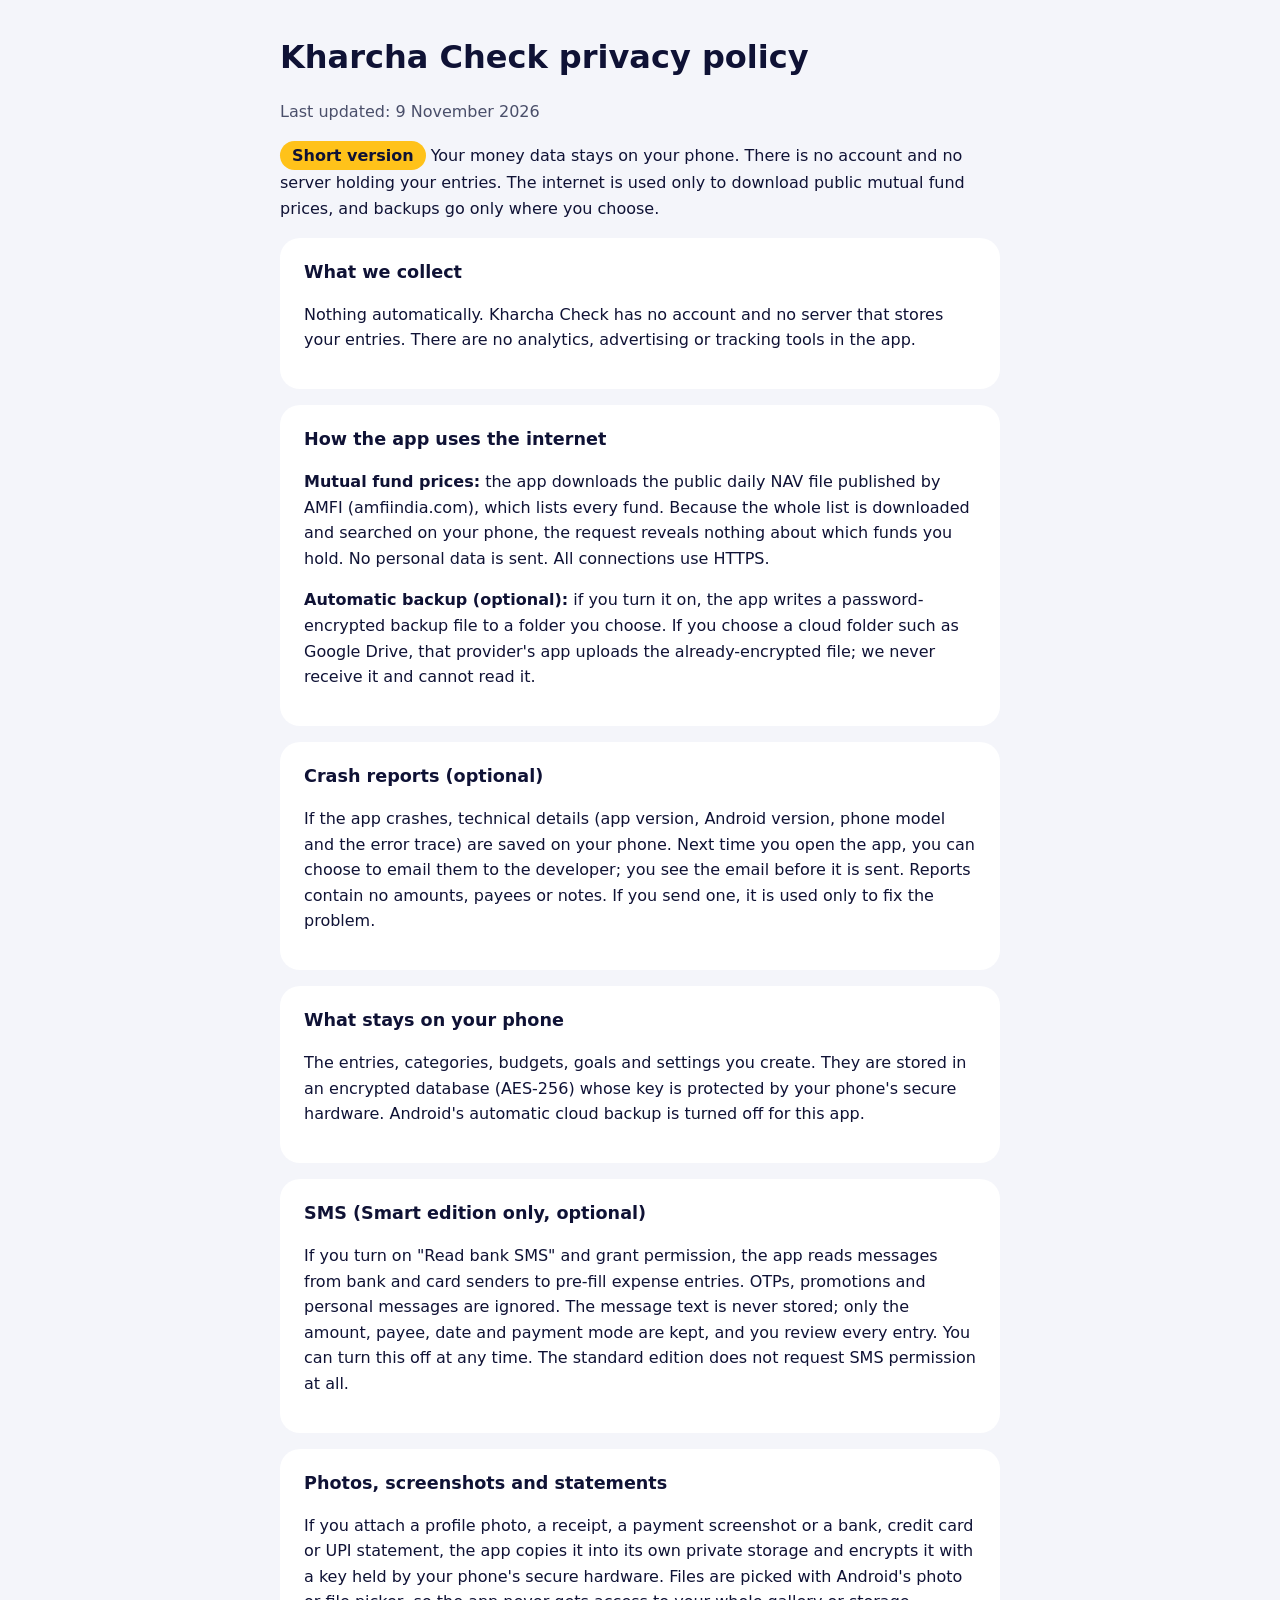
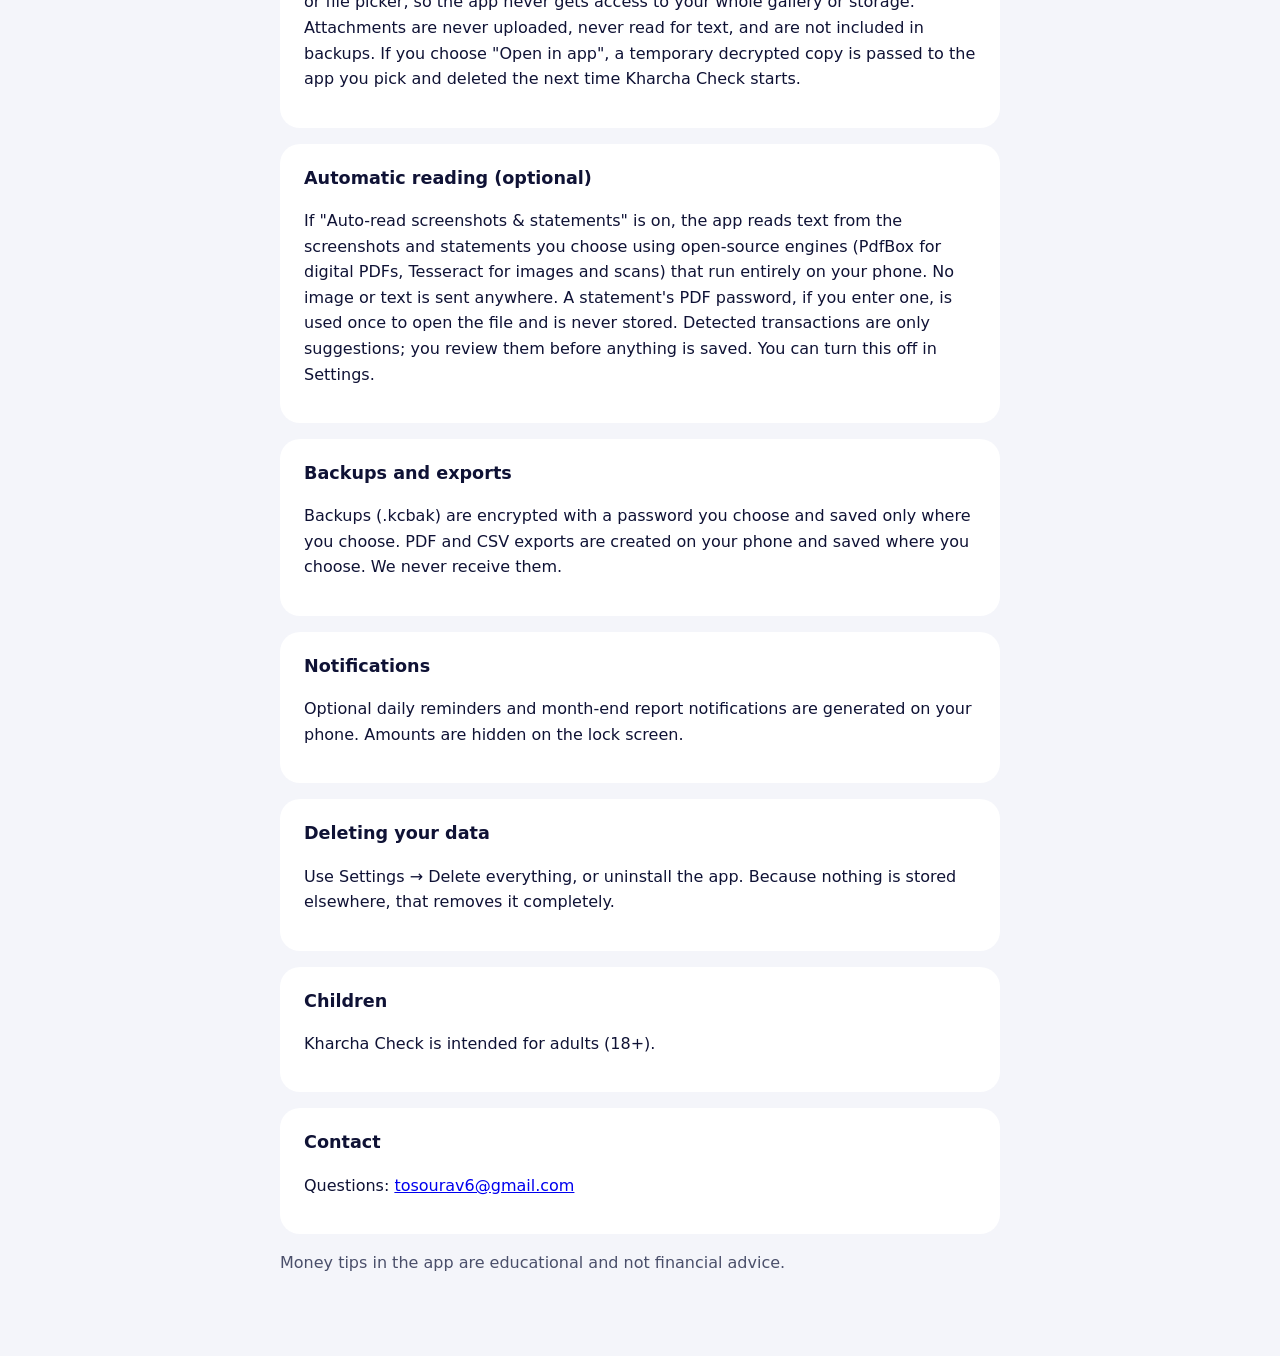
==== docs/privacy.html @ 42c3d8af "Update Kharcha Check app v1" ====
<!doctype html>
<html lang="en">
<head>
<meta charset="utf-8">
<meta name="viewport" content="width=device-width, initial-scale=1, viewport-fit=cover">
<title>Kharcha Check · Privacy policy</title>
<style>
  :root { --bg:#F4F5FA; --card:#fff; --text:#0F1235; --muted:#4A4F6A; --accent:#FFC21A; color-scheme: light; }
  @media (prefers-color-scheme: dark) { :root { --bg:#0A0C22; --card:#161A42; --text:#EEF0FF; --muted:#A9AECB; color-scheme: dark; } }
  body { margin:0; background:var(--bg); color:var(--text); font:16px/1.6 system-ui, -apple-system, "Segoe UI", Roboto, sans-serif; }
  main { max-width:720px; margin:0 auto; padding:32px 20px 64px; }
  .card { background:var(--card); border-radius:20px; padding:20px 24px; margin:16px 0; }
  h1 { margin:0 0 4px; } h2 { font-size:1.1rem; margin:0 0 6px; }
  .muted { color:var(--muted); } .pill { display:inline-block; background:var(--accent); color:#0F1235; border-radius:99px; padding:2px 12px; font-weight:600; }
</style>
</head>
<body><main>
<h1>Kharcha Check privacy policy</h1>
<p class="muted">Last updated: 9 November 2026</p>
<p><span class="pill">Short version</span> Your money data stays on your phone. There is no account and no server holding your entries. The internet is used only to download public mutual fund prices, and backups go only where you choose.</p>

<div class="card"><h2>What we collect</h2>
<p>Nothing automatically. Kharcha Check has no account and no server that stores your entries. There are no analytics, advertising or tracking tools in the app.</p></div>

<div class="card"><h2>How the app uses the internet</h2>
<p><b>Mutual fund prices:</b> the app downloads the public daily NAV file published by AMFI (amfiindia.com), which lists every fund. Because the whole list is downloaded and searched on your phone, the request reveals nothing about which funds you hold. No personal data is sent. All connections use HTTPS.</p>
<p><b>Automatic backup (optional):</b> if you turn it on, the app writes a password-encrypted backup file to a folder you choose. If you choose a cloud folder such as Google Drive, that provider's app uploads the already-encrypted file; we never receive it and cannot read it.</p></div>

<div class="card"><h2>Crash reports (optional)</h2>
<p>If the app crashes, technical details (app version, Android version, phone model and the error trace) are saved on your phone. Next time you open the app, you can choose to email them to the developer; you see the email before it is sent. Reports contain no amounts, payees or notes. If you send one, it is used only to fix the problem.</p></div>

<div class="card"><h2>What stays on your phone</h2>
<p>The entries, categories, budgets, goals and settings you create. They are stored in an encrypted database (AES-256) whose key is protected by your phone's secure hardware. Android's automatic cloud backup is turned off for this app.</p></div>

<div class="card"><h2>SMS (Smart edition only, optional)</h2>
<p>If you turn on "Read bank SMS" and grant permission, the app reads messages from bank and card senders to pre-fill expense entries. OTPs, promotions and personal messages are ignored. The message text is never stored; only the amount, payee, date and payment mode are kept, and you review every entry. You can turn this off at any time. The standard edition does not request SMS permission at all.</p></div>

<div class="card"><h2>Photos, screenshots and statements</h2>
<p>If you attach a profile photo, a receipt, a payment screenshot or a bank, credit card or UPI statement, the app copies it into its own private storage and encrypts it with a key held by your phone's secure hardware. Files are picked with Android's photo or file picker, so the app never gets access to your whole gallery or storage. Attachments are never uploaded, never read for text, and are not included in backups. If you choose "Open in app", a temporary decrypted copy is passed to the app you pick and deleted the next time Kharcha Check starts.</p></div>

<div class="card"><h2>Automatic reading (optional)</h2>
<p>If "Auto-read screenshots &amp; statements" is on, the app reads text from the screenshots and statements you choose using open-source engines (PdfBox for digital PDFs, Tesseract for images and scans) that run entirely on your phone. No image or text is sent anywhere. A statement's PDF password, if you enter one, is used once to open the file and is never stored. Detected transactions are only suggestions; you review them before anything is saved. You can turn this off in Settings.</p></div>

<div class="card"><h2>Backups and exports</h2>
<p>Backups (.kcbak) are encrypted with a password you choose and saved only where you choose. PDF and CSV exports are created on your phone and saved where you choose. We never receive them.</p></div>

<div class="card"><h2>Notifications</h2>
<p>Optional daily reminders and month-end report notifications are generated on your phone. Amounts are hidden on the lock screen.</p></div>

<div class="card"><h2>Deleting your data</h2>
<p>Use Settings → Delete everything, or uninstall the app. Because nothing is stored elsewhere, that removes it completely.</p></div>

<div class="card"><h2>Children</h2>
<p>Kharcha Check is intended for adults (18+).</p></div>

<div class="card"><h2>Contact</h2>
<p>Questions: <a href="mailto:tosourav6@gmail.com">tosourav6@gmail.com</a></p></div>

<p class="muted">Money tips in the app are educational and not financial advice.</p>
</main></body>
</html>
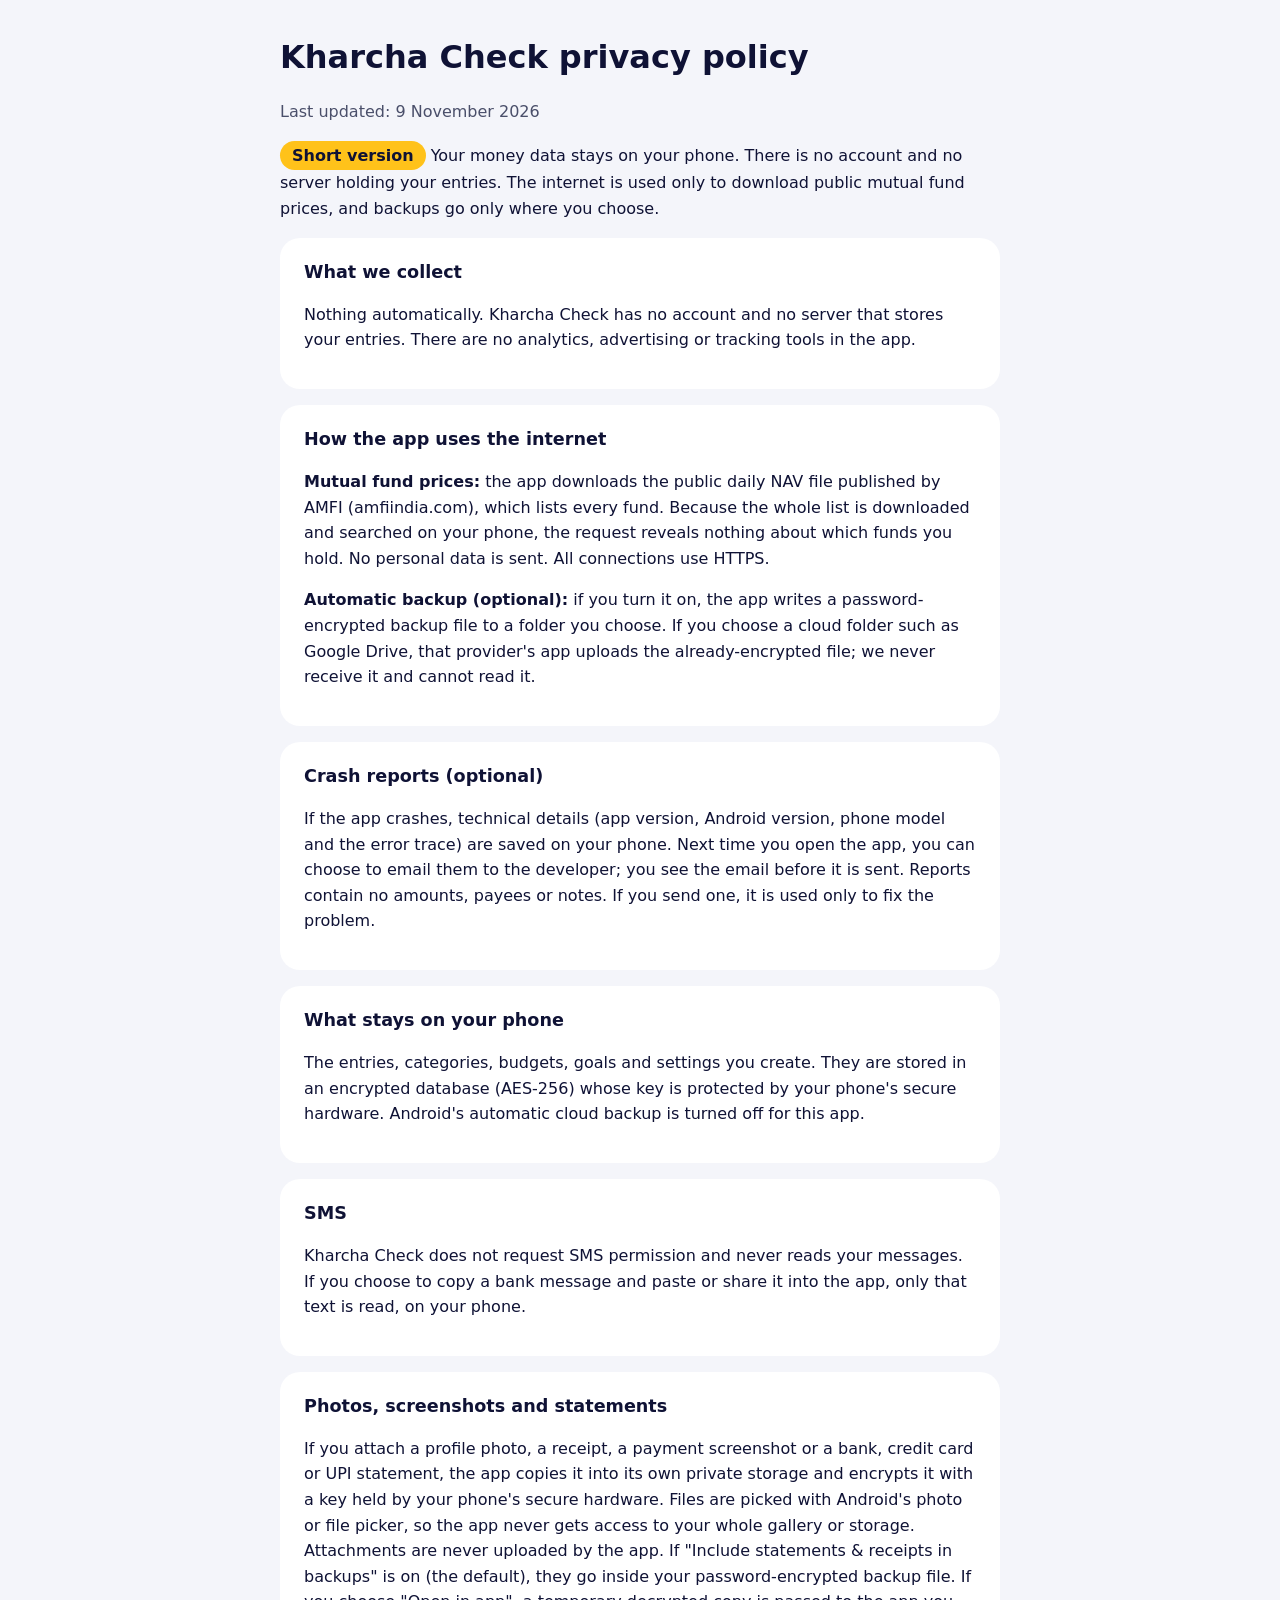
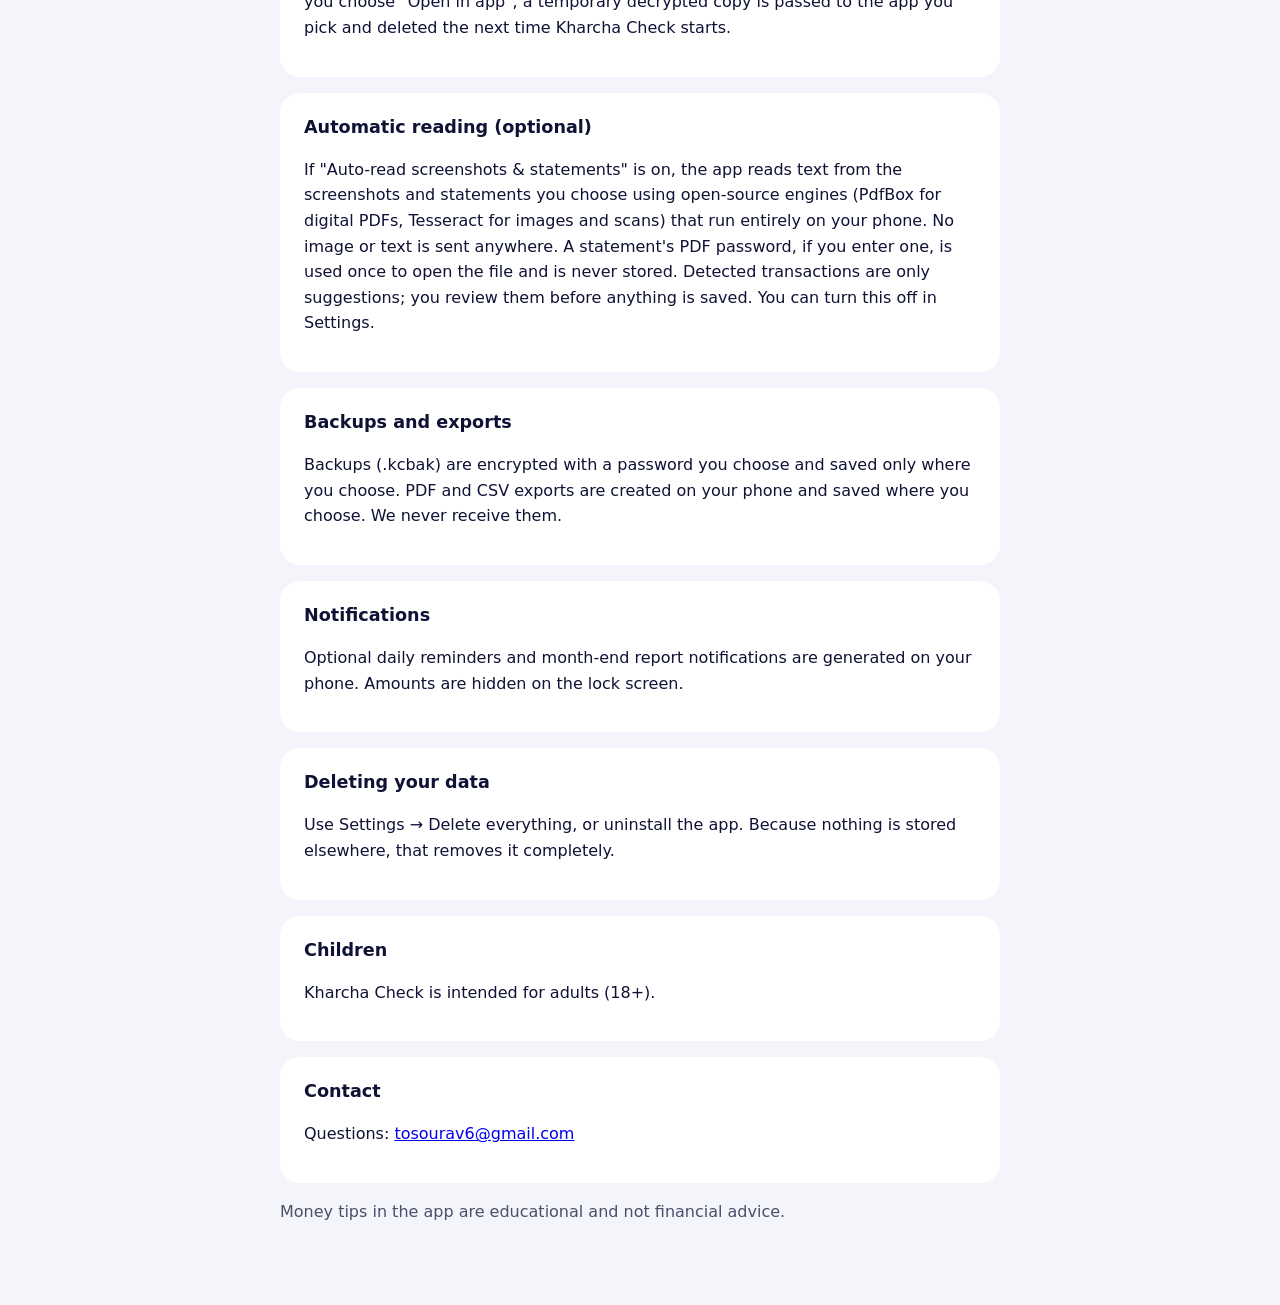
==== commit ffdfa7aa: "Update Kharcha Check app v4" ====
--- a/docs/privacy.html
+++ b/docs/privacy.html
@@ -32,11 +32,11 @@
 <div class="card"><h2>What stays on your phone</h2>
 <p>The entries, categories, budgets, goals and settings you create. They are stored in an encrypted database (AES-256) whose key is protected by your phone's secure hardware. Android's automatic cloud backup is turned off for this app.</p></div>
 
-<div class="card"><h2>SMS (Smart edition only, optional)</h2>
-<p>If you turn on "Read bank SMS" and grant permission, the app reads messages from bank and card senders to pre-fill expense entries. OTPs, promotions and personal messages are ignored. The message text is never stored; only the amount, payee, date and payment mode are kept, and you review every entry. You can turn this off at any time. The standard edition does not request SMS permission at all.</p></div>
+<div class="card"><h2>SMS</h2>
+<p>Kharcha Check does not request SMS permission and never reads your messages. If you choose to copy a bank message and paste or share it into the app, only that text is read, on your phone.</p></div>
 
 <div class="card"><h2>Photos, screenshots and statements</h2>
-<p>If you attach a profile photo, a receipt, a payment screenshot or a bank, credit card or UPI statement, the app copies it into its own private storage and encrypts it with a key held by your phone's secure hardware. Files are picked with Android's photo or file picker, so the app never gets access to your whole gallery or storage. Attachments are never uploaded, never read for text, and are not included in backups. If you choose "Open in app", a temporary decrypted copy is passed to the app you pick and deleted the next time Kharcha Check starts.</p></div>
+<p>If you attach a profile photo, a receipt, a payment screenshot or a bank, credit card or UPI statement, the app copies it into its own private storage and encrypts it with a key held by your phone's secure hardware. Files are picked with Android's photo or file picker, so the app never gets access to your whole gallery or storage. Attachments are never uploaded by the app. If "Include statements &amp; receipts in backups" is on (the default), they go inside your password-encrypted backup file. If you choose "Open in app", a temporary decrypted copy is passed to the app you pick and deleted the next time Kharcha Check starts.</p></div>
 
 <div class="card"><h2>Automatic reading (optional)</h2>
 <p>If "Auto-read screenshots &amp; statements" is on, the app reads text from the screenshots and statements you choose using open-source engines (PdfBox for digital PDFs, Tesseract for images and scans) that run entirely on your phone. No image or text is sent anywhere. A statement's PDF password, if you enter one, is used once to open the file and is never stored. Detected transactions are only suggestions; you review them before anything is saved. You can turn this off in Settings.</p></div>
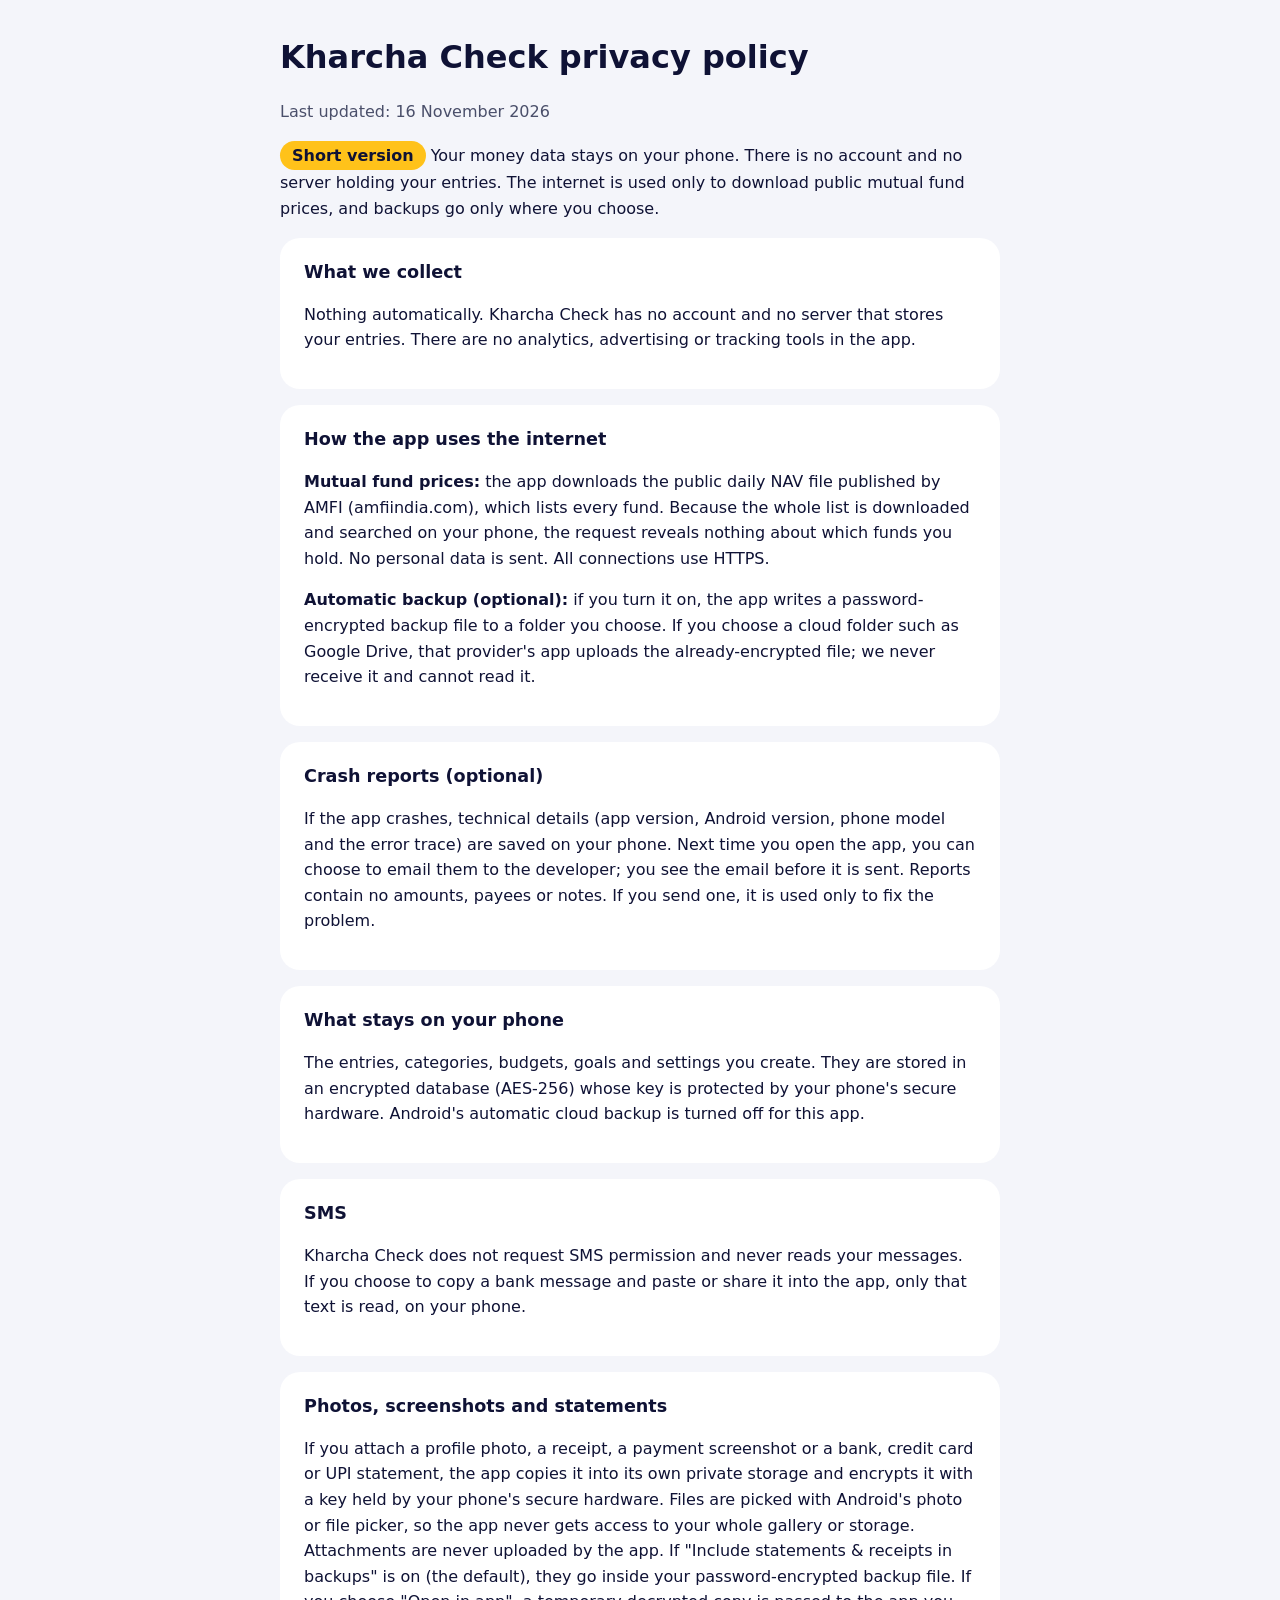
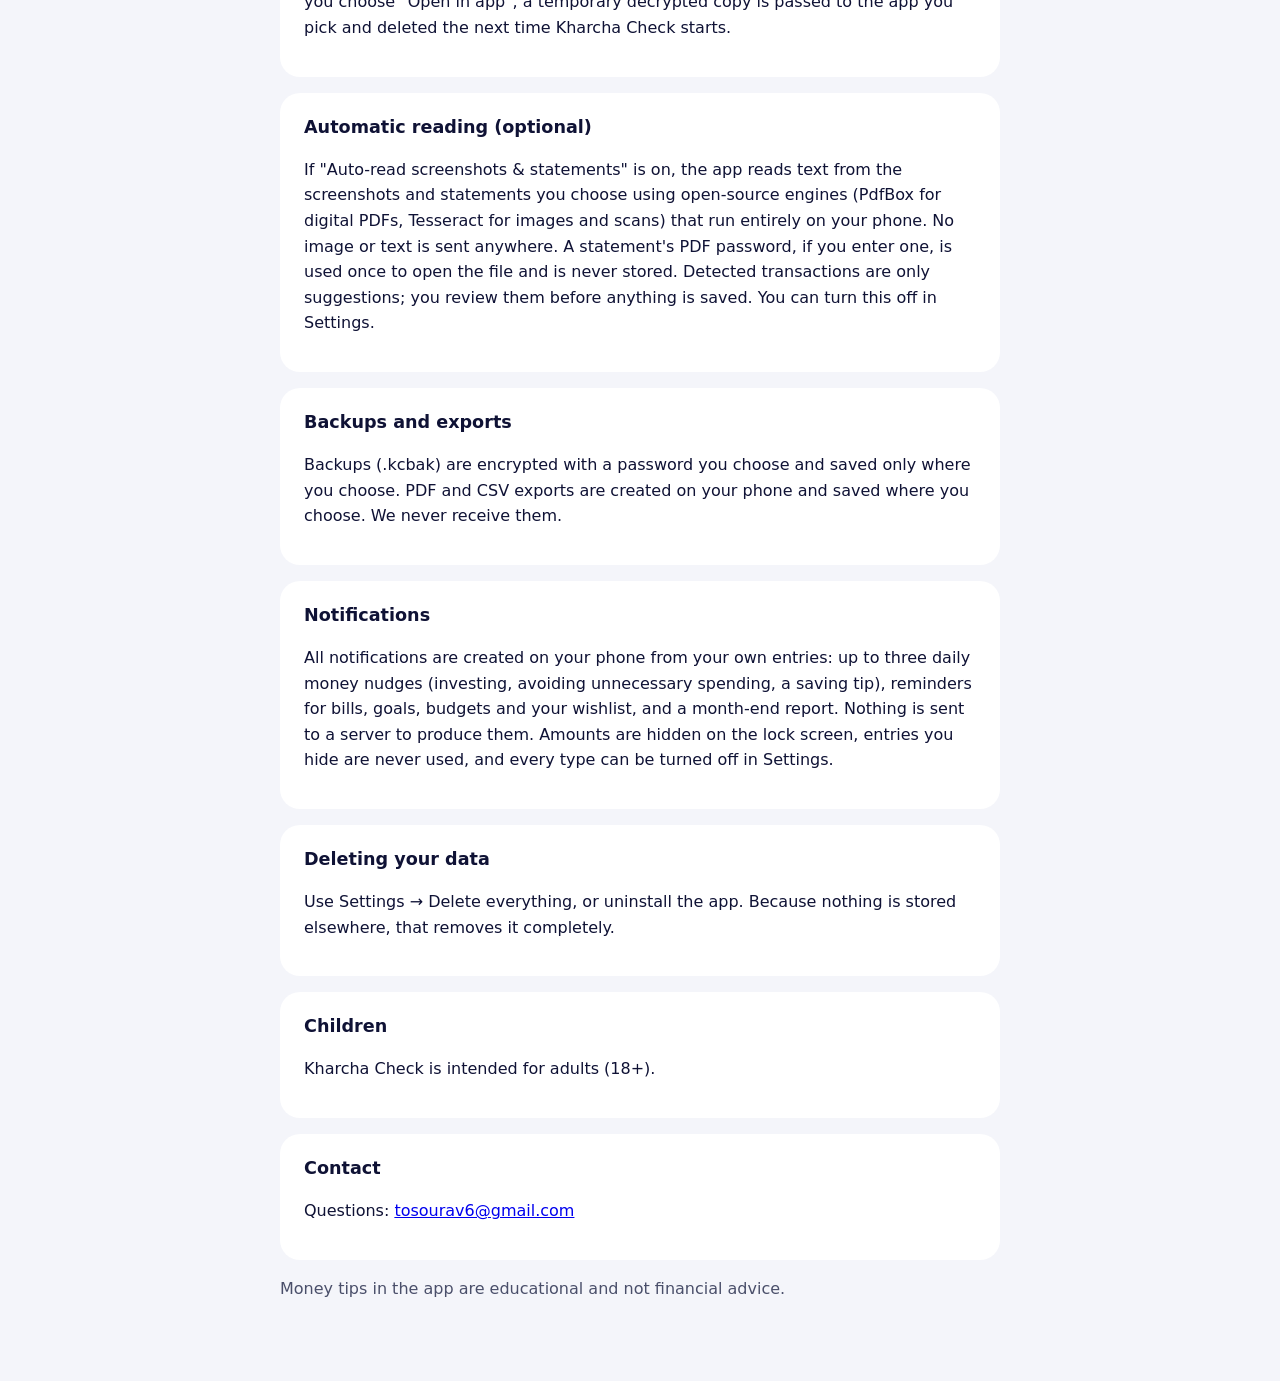
==== commit f0cf9da8: "Update Kharcha Check app v6" ====
--- a/docs/privacy.html
+++ b/docs/privacy.html
@@ -16,7 +16,7 @@
 </head>
 <body><main>
 <h1>Kharcha Check privacy policy</h1>
-<p class="muted">Last updated: 9 November 2026</p>
+<p class="muted">Last updated: 16 November 2026</p>
 <p><span class="pill">Short version</span> Your money data stays on your phone. There is no account and no server holding your entries. The internet is used only to download public mutual fund prices, and backups go only where you choose.</p>
 
 <div class="card"><h2>What we collect</h2>
@@ -45,7 +45,7 @@
 <p>Backups (.kcbak) are encrypted with a password you choose and saved only where you choose. PDF and CSV exports are created on your phone and saved where you choose. We never receive them.</p></div>
 
 <div class="card"><h2>Notifications</h2>
-<p>Optional daily reminders and month-end report notifications are generated on your phone. Amounts are hidden on the lock screen.</p></div>
+<p>All notifications are created on your phone from your own entries: up to three daily money nudges (investing, avoiding unnecessary spending, a saving tip), reminders for bills, goals, budgets and your wishlist, and a month-end report. Nothing is sent to a server to produce them. Amounts are hidden on the lock screen, entries you hide are never used, and every type can be turned off in Settings.</p></div>
 
 <div class="card"><h2>Deleting your data</h2>
 <p>Use Settings → Delete everything, or uninstall the app. Because nothing is stored elsewhere, that removes it completely.</p></div>
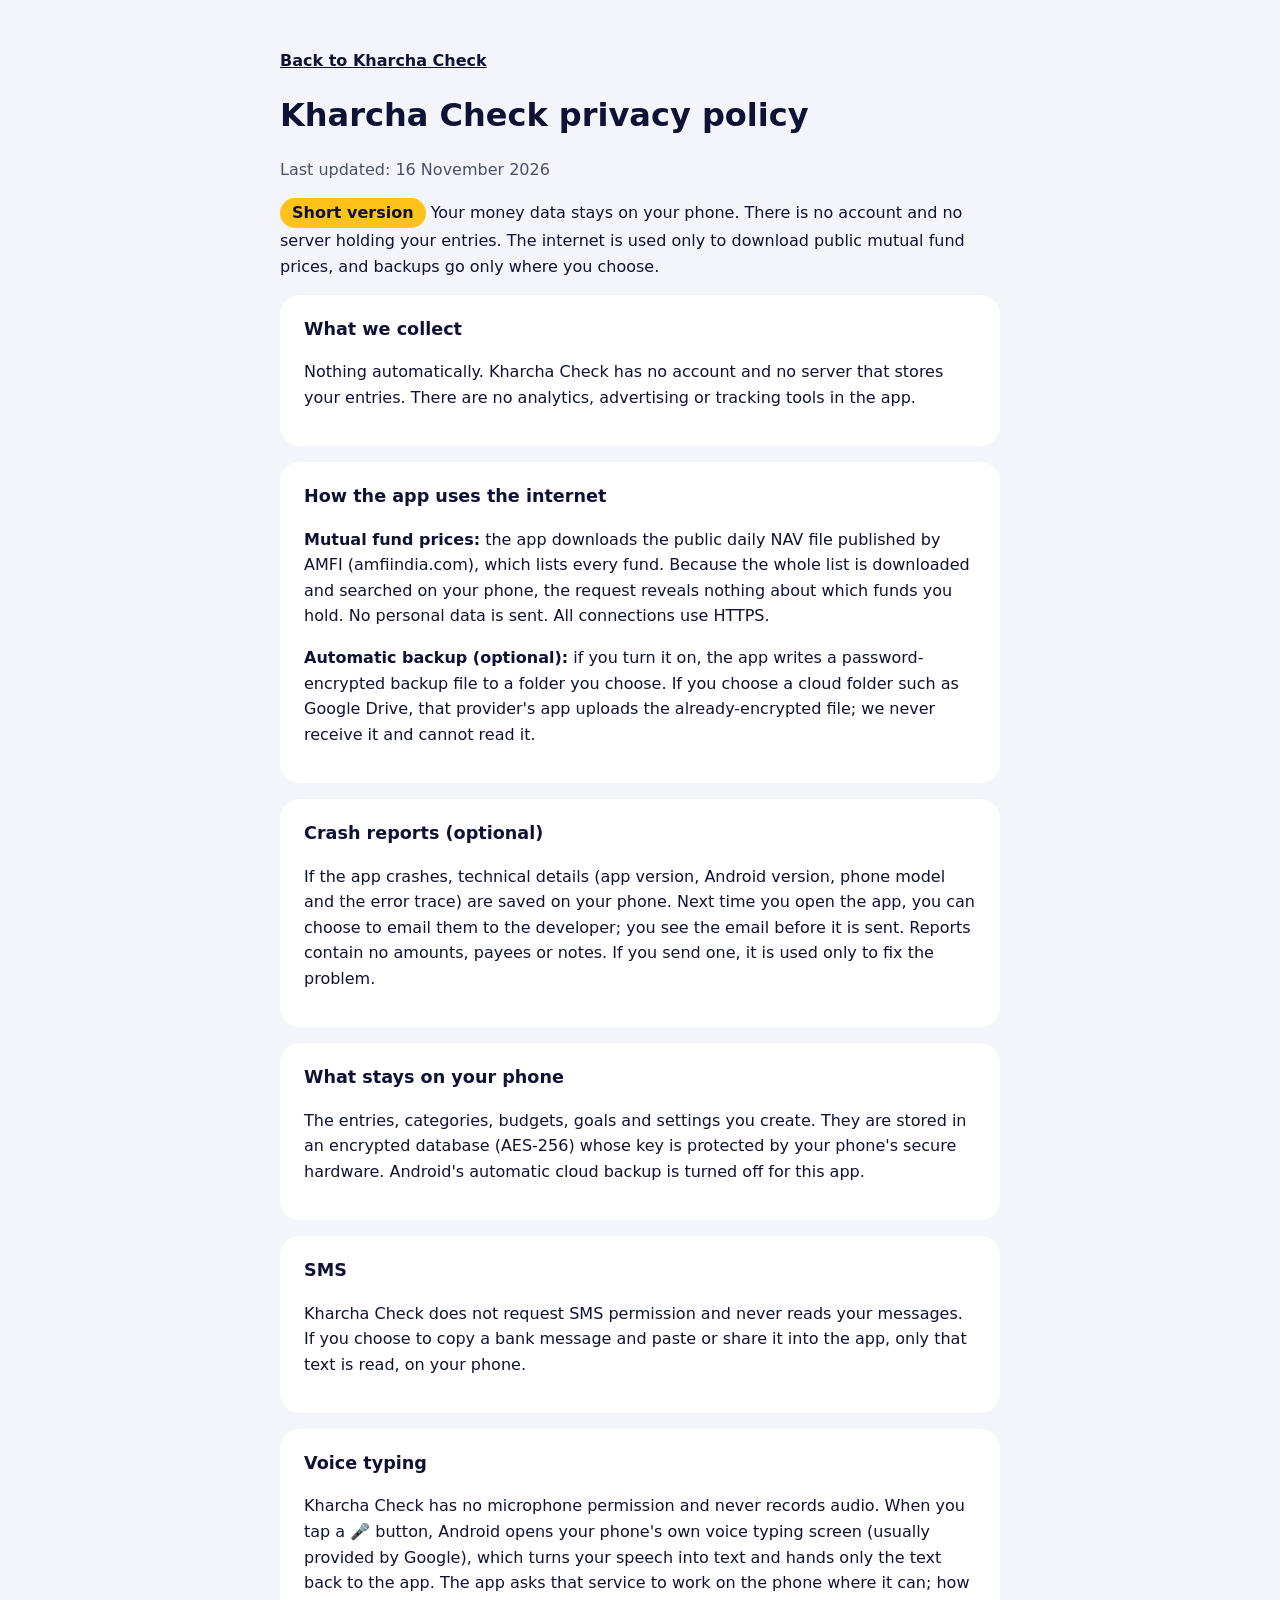
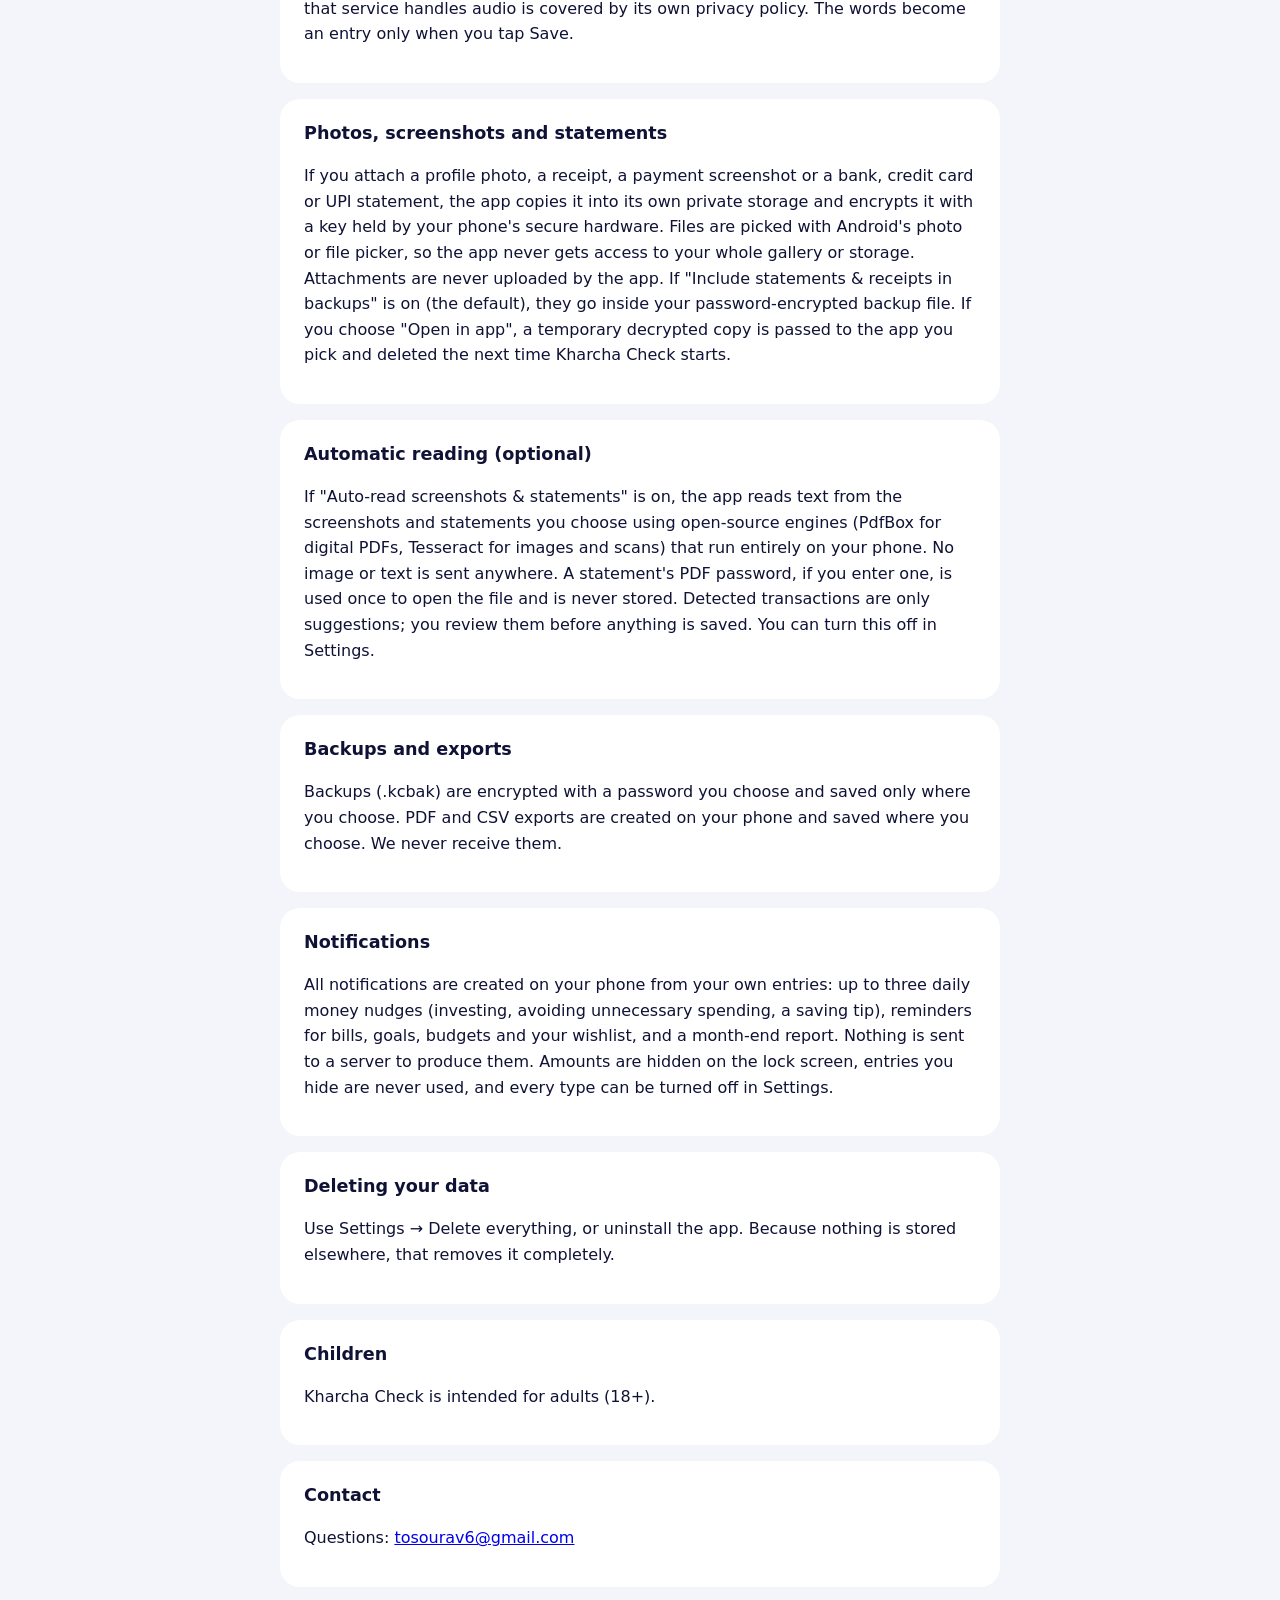
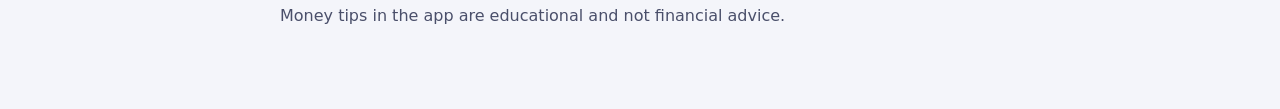
==== commit e0f008b4: "Update Kharcha Check app v8" ====
--- a/docs/privacy.html
+++ b/docs/privacy.html
@@ -15,6 +15,7 @@
 </style>
 </head>
 <body><main>
+<p><a href="./" style="color:inherit;font-weight:600">Back to Kharcha Check</a></p>
 <h1>Kharcha Check privacy policy</h1>
 <p class="muted">Last updated: 16 November 2026</p>
 <p><span class="pill">Short version</span> Your money data stays on your phone. There is no account and no server holding your entries. The internet is used only to download public mutual fund prices, and backups go only where you choose.</p>
@@ -34,6 +35,9 @@
 
 <div class="card"><h2>SMS</h2>
 <p>Kharcha Check does not request SMS permission and never reads your messages. If you choose to copy a bank message and paste or share it into the app, only that text is read, on your phone.</p></div>
+
+<div class="card"><h2>Voice typing</h2>
+<p>Kharcha Check has no microphone permission and never records audio. When you tap a 🎤 button, Android opens your phone's own voice typing screen (usually provided by Google), which turns your speech into text and hands only the text back to the app. The app asks that service to work on the phone where it can; how that service handles audio is covered by its own privacy policy. The words become an entry only when you tap Save.</p></div>
 
 <div class="card"><h2>Photos, screenshots and statements</h2>
 <p>If you attach a profile photo, a receipt, a payment screenshot or a bank, credit card or UPI statement, the app copies it into its own private storage and encrypts it with a key held by your phone's secure hardware. Files are picked with Android's photo or file picker, so the app never gets access to your whole gallery or storage. Attachments are never uploaded by the app. If "Include statements &amp; receipts in backups" is on (the default), they go inside your password-encrypted backup file. If you choose "Open in app", a temporary decrypted copy is passed to the app you pick and deleted the next time Kharcha Check starts.</p></div>
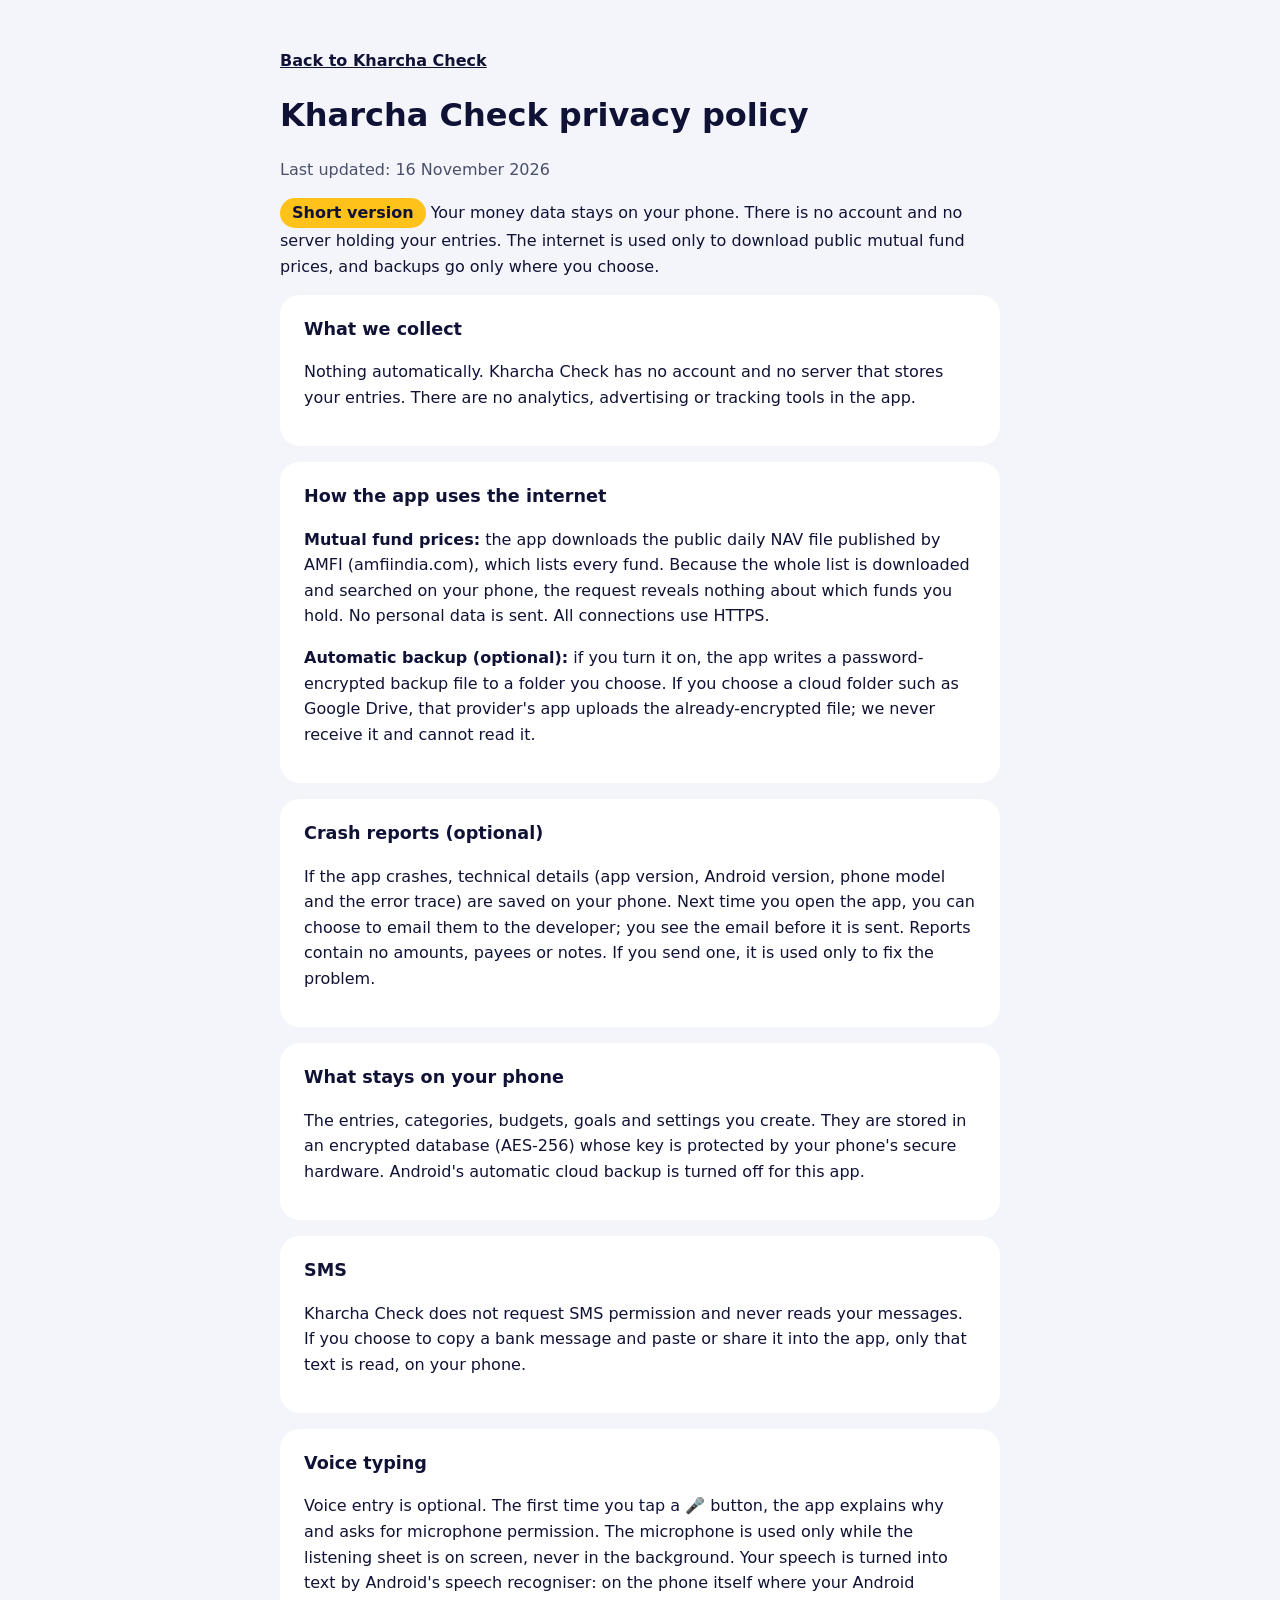
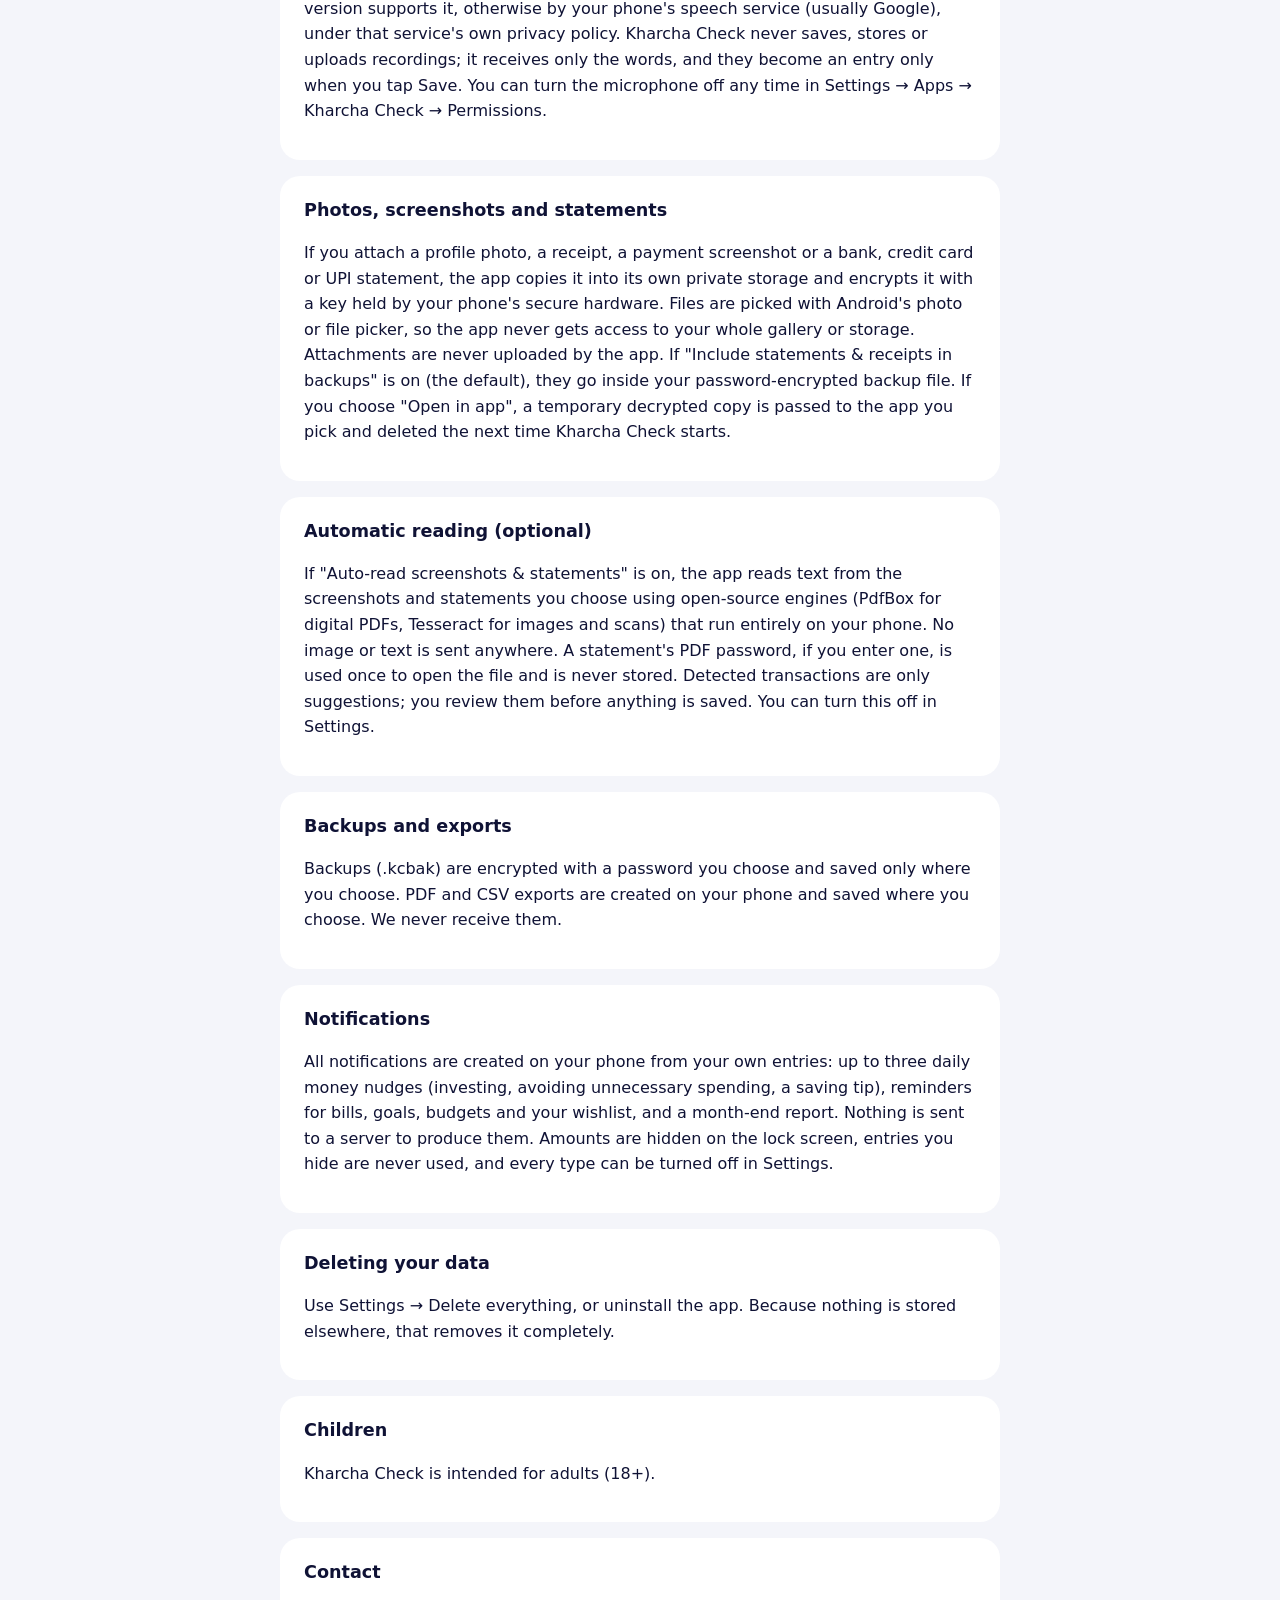
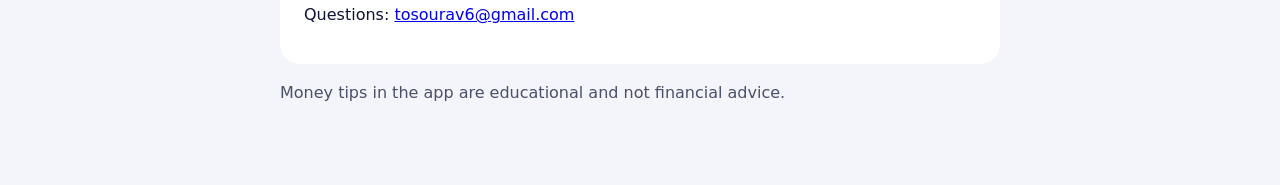
==== commit 71ac3784: "Update Kharcha Check app v9" ====
--- a/docs/privacy.html
+++ b/docs/privacy.html
@@ -37,7 +37,7 @@
 <p>Kharcha Check does not request SMS permission and never reads your messages. If you choose to copy a bank message and paste or share it into the app, only that text is read, on your phone.</p></div>
 
 <div class="card"><h2>Voice typing</h2>
-<p>Kharcha Check has no microphone permission and never records audio. When you tap a 🎤 button, Android opens your phone's own voice typing screen (usually provided by Google), which turns your speech into text and hands only the text back to the app. The app asks that service to work on the phone where it can; how that service handles audio is covered by its own privacy policy. The words become an entry only when you tap Save.</p></div>
+<p>Voice entry is optional. The first time you tap a 🎤 button, the app explains why and asks for microphone permission. The microphone is used only while the listening sheet is on screen, never in the background. Your speech is turned into text by Android's speech recogniser: on the phone itself where your Android version supports it, otherwise by your phone's speech service (usually Google), under that service's own privacy policy. Kharcha Check never saves, stores or uploads recordings; it receives only the words, and they become an entry only when you tap Save. You can turn the microphone off any time in Settings → Apps → Kharcha Check → Permissions.</p></div>
 
 <div class="card"><h2>Photos, screenshots and statements</h2>
 <p>If you attach a profile photo, a receipt, a payment screenshot or a bank, credit card or UPI statement, the app copies it into its own private storage and encrypts it with a key held by your phone's secure hardware. Files are picked with Android's photo or file picker, so the app never gets access to your whole gallery or storage. Attachments are never uploaded by the app. If "Include statements &amp; receipts in backups" is on (the default), they go inside your password-encrypted backup file. If you choose "Open in app", a temporary decrypted copy is passed to the app you pick and deleted the next time Kharcha Check starts.</p></div>
